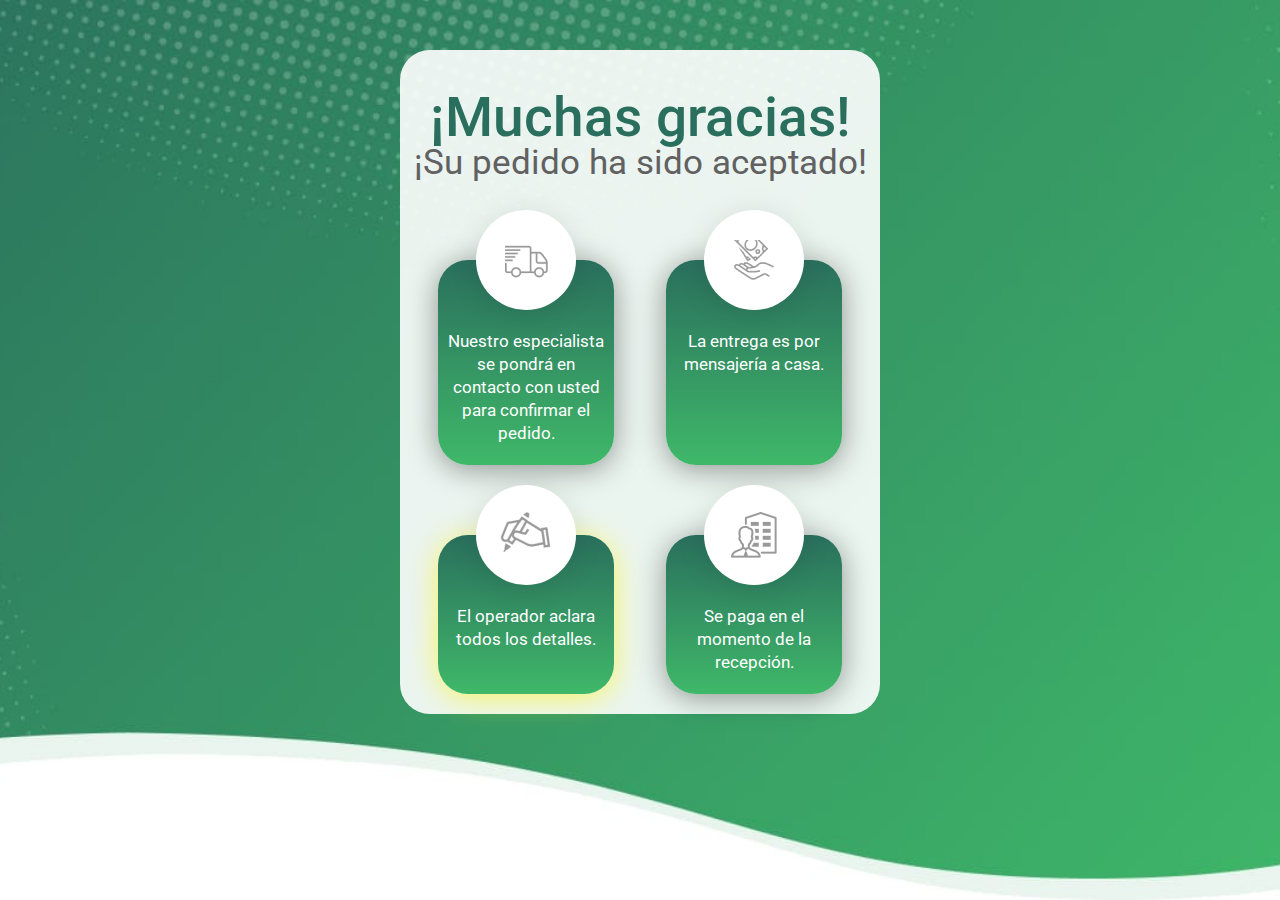
==== thankyou.html @ 97078f6c "Add files via upload" ====
<!DOCTYPE html>
<html>

<head>
    <meta charset="UTF-8">
    <meta name="description" content="¡Muchas gracias!">
    <title>¡Muchas gracias!</title>
    <link rel="icon" type="image/icon" href="assets/img/favicon.png" />
    <meta name="viewport" content="width=480">
    <style>
        @import url("https://fonts.googleapis.com/css?family=Roboto:400,500,900|Ubuntu:300,400,500&display=swap&subset=cyrillic");

        body {
            margin: 0;
            box-sizing: border-box;
        }

        *>* {
            box-sizing: inherit;
        }

        .fvsxcouqhspcxrs,
        .main-container {
            width: 480px;
            margin: 0 auto;
            font-family: "Ubuntu", Arial, sans-serif;
            font-weight: 400;
        }

        h1,
        h2,
        h3 {
            font-weight: normal;
            margin: 0;
        }

        ul {
            list-style-type: none;
            text-align: left;
        }

        .vvydlpwdafhtl {
            background-image: url("[data-uri]");
            background-size: 100%;
            background-position: center top;
            background-repeat: no-repeat;
            padding-top: 50px;
        }

        .fvsxcouqhspcxrs {
            background: rgba(255, 255, 255, 0.9);
            text-align: center;
            padding: 40px 0px 0px;
            border-radius: 30px;
        }

        .fvsxcouqhspcxrs h1 {
            font-family: "Roboto", Arial, sans-serif;
            font-weight: 500;
            font-size: 55px;
            line-height: 55px;
            color: #2A6F5D;
        }

        .fvsxcouqhspcxrs h2 {
            font-family: "Roboto", Arial, sans-serif;
            font-size: 35px;
            line-height: 35px;
            color: #616161;
            margin-bottom: 50px;
        }

        .fvsxcouqhspcxrs h3 {
            font-family: "Roboto", Arial, sans-serif;
            font-weight: 900;
            font-size: 40px;
            line-height: 50px;
            width: 100%;
            padding: 10px;
            position: relative;
        }

        .fvsxcouqhspcxrs h3::before {
            content: "";
            display: block;
            width: 100%;
            height: 100%;
            background: #FFFA7A;
            border-radius: 30px;
            top: 0;
            left: 0;
            position: absolute;
            border-radius: 30px;
            z-index: 0;
        }

        .fvsxcouqhspcxrs h3 span {
            position: relative;
            z-index: 1;
            color: #000;
            text-transform: uppercase;
            opacity: 0.5;
            background-blend-mode: overlay;
        }

        .kcsivegjwahk {
            padding: 30px 38px;
            padding-bottom: 0;
            margin-bottom: 30px;
            display: -webkit-flex;
            display: -moz-flex;
            display: -ms-flex;
            display: -o-flex;
            display: flex;
            flex-wrap: wrap;
            justify-content: space-between;
        }

        .adijkpepau {
            flex-basis: 176px;
            padding: 20px 10px;
            padding-top: 70px;
            margin-bottom: 70px;
            background: linear-gradient(180deg, #2A6F5D 0%, #3FB869 100%);
            border-radius: 30px;
            box-shadow: 0px 4px 30px rgba(0, 0, 0, 0.4);
            text-align: center;
            position: relative;
        }

        .adijkpepau span {
            font-family: "Roboto", Arial, sans-serif;
            font-weight: 400;
            align-self: center;
            font-size: 17px;
            line-height: 23px;
            color: #fff;
        }

        .adijkpepau::before {
            position: absolute;
            content: "";
            display: block;
            border-radius: 50%;
            background-color: #fff;
            box-shadow: 0px 4px 30px rgba(0, 0, 0, 0.1);
            top: 0;
            left: 50%;
            transform: translate(-50%, -50%);
            width: 100px;
            height: 100px;
            z-index: 1;
        }

        .adijkpepau::after {
            position: absolute;
            content: "";
            display: block;
            top: 0;
            left: 50%;
            transform: translate(-50%, -50%);
            width: 100px;
            height: 100px;
            z-index: 2;
            background-position: center center;
            background-repeat: no-repeat;
        }

        .adijkpepau:nth-of-type(1)::after {
            background-image: url("[data-uri]");
        }

        .adijkpepau:nth-of-type(2)::after {
            background-image: url("[data-uri]");
        }

        .adijkpepau:nth-of-type(3) {
            box-shadow: 0px 4px 30px rgba(255, 245, 0, 0.59);
            margin-bottom: 20px;
        }

        .adijkpepau:nth-of-type(3)::after {
            background-image: url("[data-uri]");
        }

        .adijkpepau:nth-of-type(4) {
            margin-bottom: 20px;
        }

        .adijkpepau:nth-of-type(4)::after {
            background-image: url("[data-uri]");
        }

        .main-container {
            text-align: center;
            padding-top: 20px;
        }

        .main-container h2 {
            font-family: "Ubuntu", Arial, sans-serif;
            font-weight: 500;
            font-size: 40px;
            line-height: 50px;
            background: rgba(112, 70, 155, 0.5);
            color: #fff;
            border-radius: 30px;
            text-transform: uppercase;
            margin-bottom: 15px;
            text-shadow: 0px 4px 5px rgba(0, 0, 0, 0.15);
            padding: 20px 0;
        }

        .offerCard {
            background: #fff;
            box-shadow: 6px 7px 10px rgba(0, 0, 0, 0.16);
            padding: 20px 15px;
            text-align: center;
            margin-bottom: 20px;
            border-radius: 30px;
        }

        .offerCard h3 {
            font-family: "Roboto", Arial, sans-serif;
            font-weight: 400;
            font-size: 30px;
            line-height: 30px;
            color: #000;
            max-width: 350px;
            margin: 0 auto;
            margin-bottom: 25px;
        }

        .offerCard img {
            max-width: 285px;
            width: 65%;
        }

        .offerCard p {
            font-family: "Ubuntu", Arial, sans-serif;
            font-weight: 300;
            font-size: 23px;
            line-height: 30px;
            color: #000;
            text-align: left;
            margin-bottom: 0px;
        }

        .offerCard p span {
            font-family: "Ubuntu", Arial, sans-serif;
            font-weight: 500;
        }

        .offerCard-price {
            display: -webkit-flex;
            display: -moz-flex;
            display: -ms-flex;
            display: -o-flex;
            display: flex;
            justify-content: space-between;
            padding: 0 20px;
        }

        .offerCard-newPrice {
            font-family: "Ubuntu", Arial, sans-serif;
            font-weight: 500;
            font-size: 60px;
            line-height: 60px;
            color: #2A6F5D;
        }

        .offerCard-oldPrice {
            font-family: "Ubuntu", Arial, sans-serif;
            font-weight: 400;
            font-size: 45px;
            line-height: 60px;
            color: #C4C4C4;
            position: relative;
        }

        .offerCard-oldPrice::after {
            content: "";
            display: block;
            width: 120%;
            height: 3px;
            background-color: #C4C4C4;
            position: absolute;
            left: 50%;
            top: 50%;
            transform: translate(-50%, -50%);
        }

        html,
        body,
        .vvydlpwdafhtl {
            height: 100%;
        }

        .vvydlpwdafhtl {
            -webkit-background-size: cover;
            background-size: cover;
        }

        @media (max-width: 480px) {

            header,
            body {
                max-width: 480px;
                width: 480px;
            }

            .vvydlpwdafhtl {
                background-size: 415%;
            }
        }
    </style>




</head>

<body>



    <div class="vvydlpwdafhtl">
        <section class="fvsxcouqhspcxrs">
            <h1>¡Muchas gracias!</h1>
            <h2>¡Su pe<span style="display:none;">iaq</span>dido ha si<span style="display:none;">hof</span>do aceptado!</h2>
            <ul class="kcsivegjwahk">
                <li class="adijkpepau"><span>Nuestro es<span style="display:none;">ast</span>pecialista se po<span style="display:none;">ygh</span>ndrá en co<span style="display:none;">lva</span>ntacto con us<span style="display:none;">vuw</span>ted pa<span style="display:none;">jaq</span>ra confirmar
                        el pedido.</span></li>
                <li class="adijkpepau"><span>La en<span style="display:none;">xoj</span>trega es por me<span style="display:none;">ccu</span>nsajería a casa.</span></li>
                <li class="adijkpepau"><span>El op<span style="display:none;">dvw</span>erador ac<span style="display:none;">uva</span>lara to<span style="display:none;">tww</span>dos los detalles.</span></li>
                <li class="adijkpepau"><span>Se pa<span style="display:none;">ujh</span>ga en el mo<span style="display:none;">zst</span>mento de la recepción.</span></li>
            </ul>

        </section>

    </div>
    <!--<img height="1" width="1" src="https://www.facebook.com/tr?id=0000000000001&ev=Lead&noscript=1"/>-->
</body>

</html>
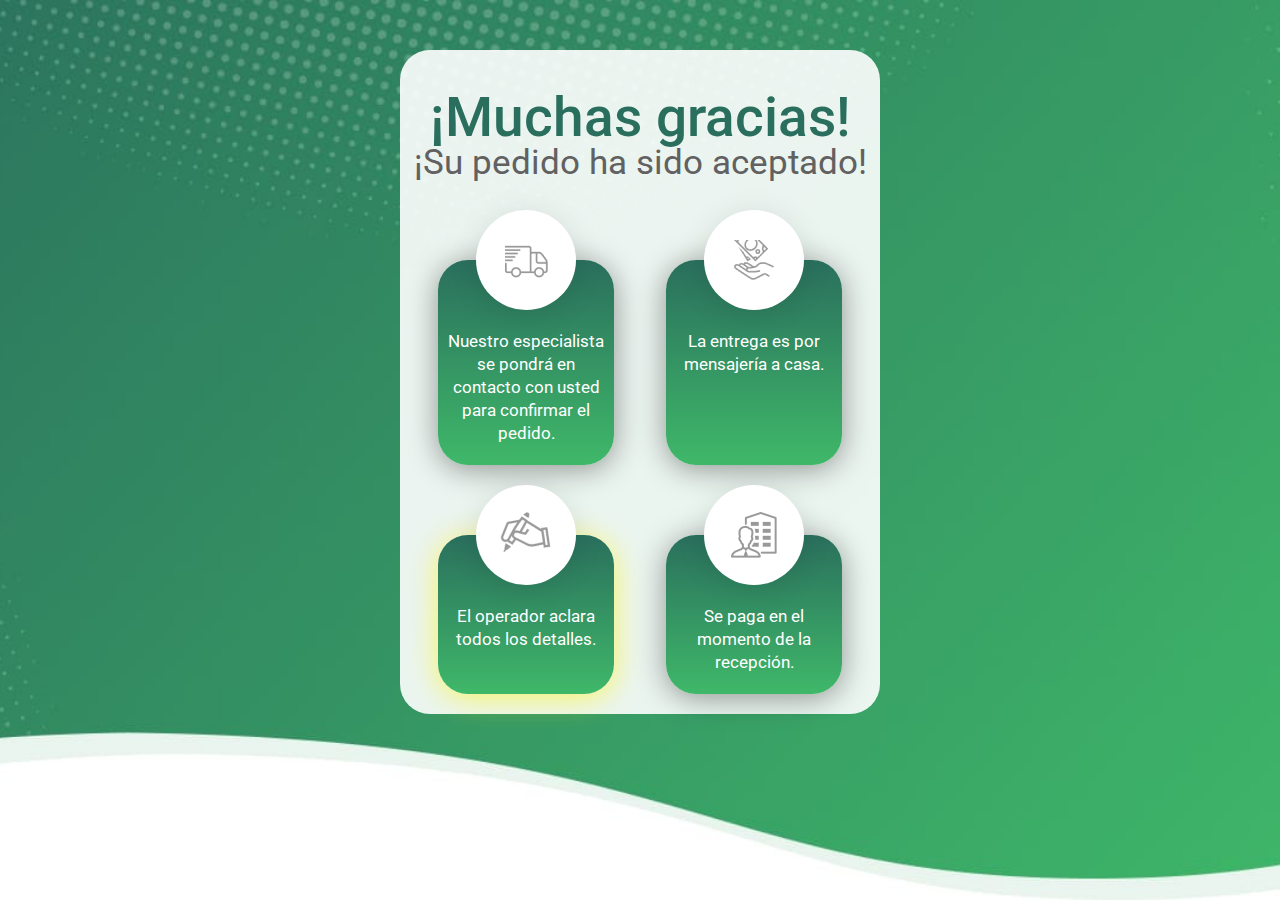
==== commit b8d70bb7: "Update thankyou.html" ====
--- a/thankyou.html
+++ b/thankyou.html
@@ -339,7 +339,7 @@
         </section>
 
     </div>
-    <!--<img height="1" width="1" src="https://www.facebook.com/tr?id=0000000000001&ev=Lead&noscript=1"/>-->
+    <img height="1" width="1" src="https://www.facebook.com/tr?id=794862514433698&ev=Lead&noscript=1"/>
 </body>
 
 </html>
